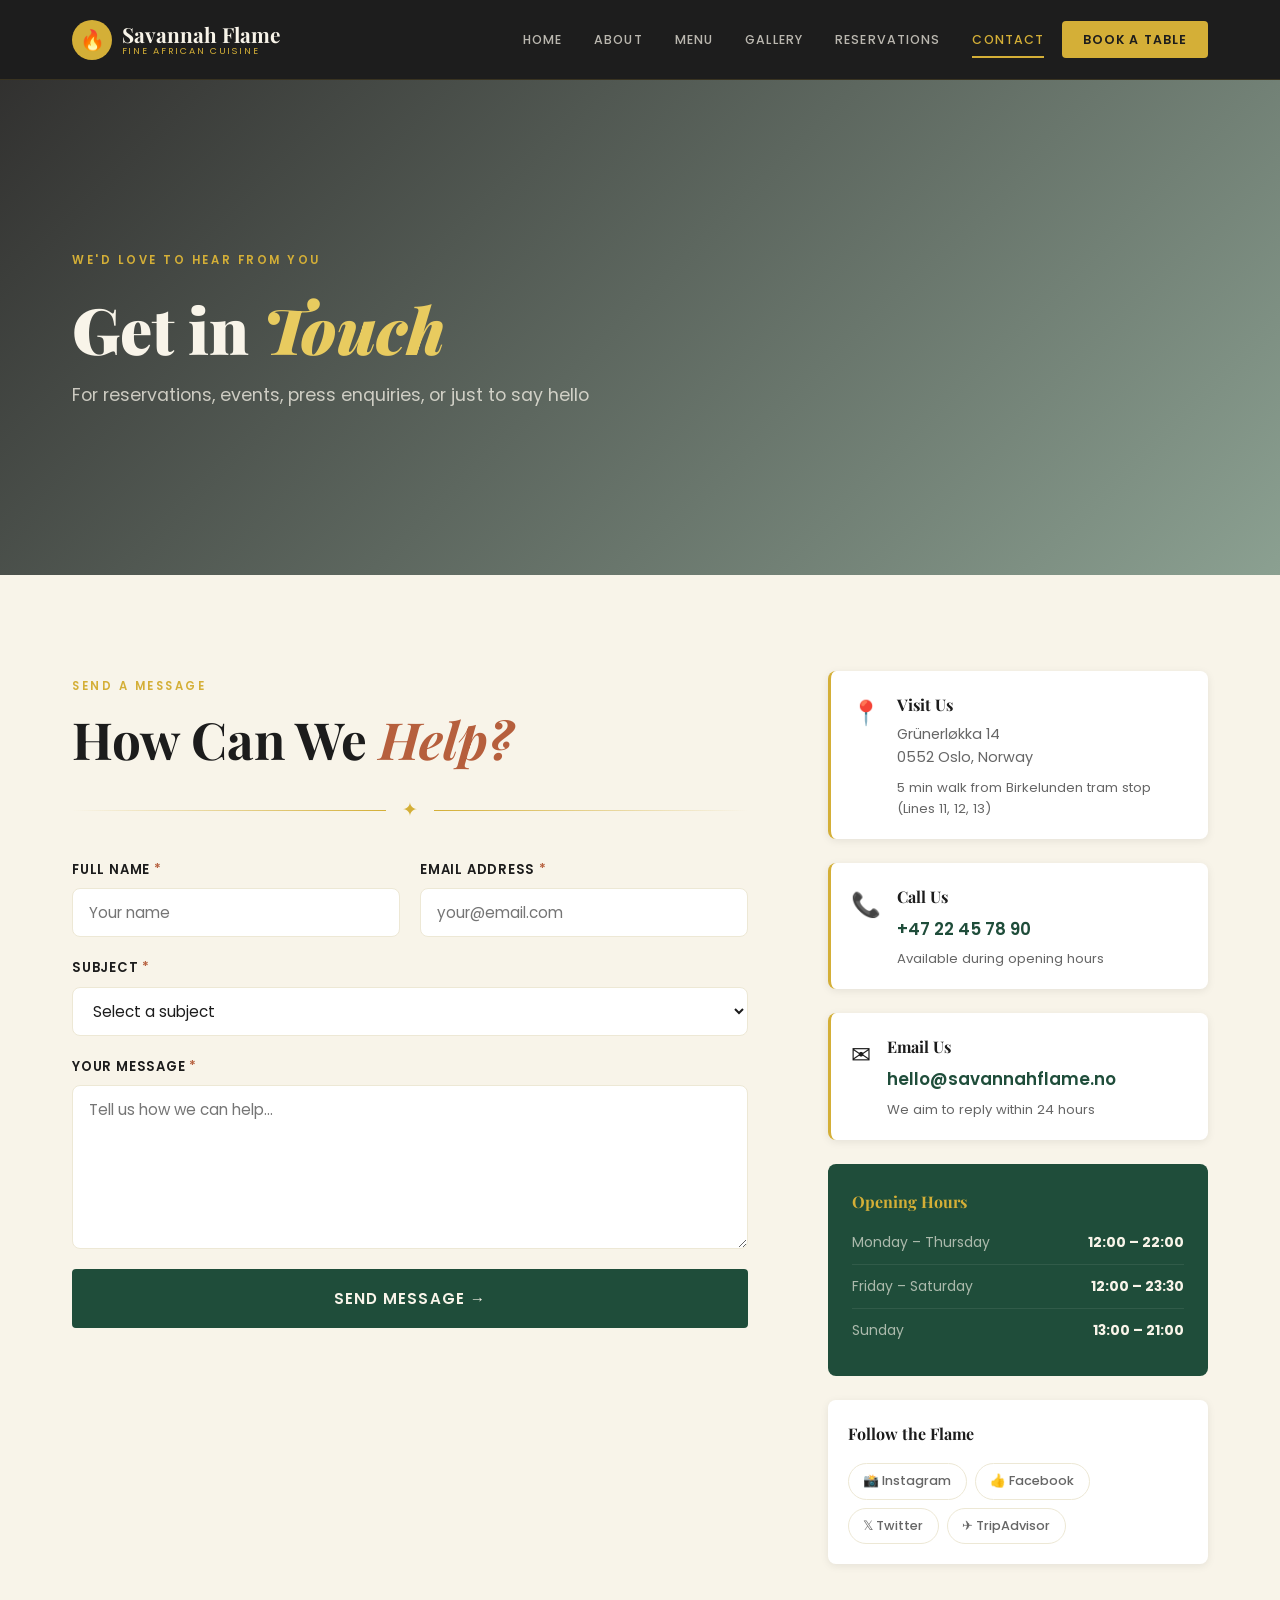
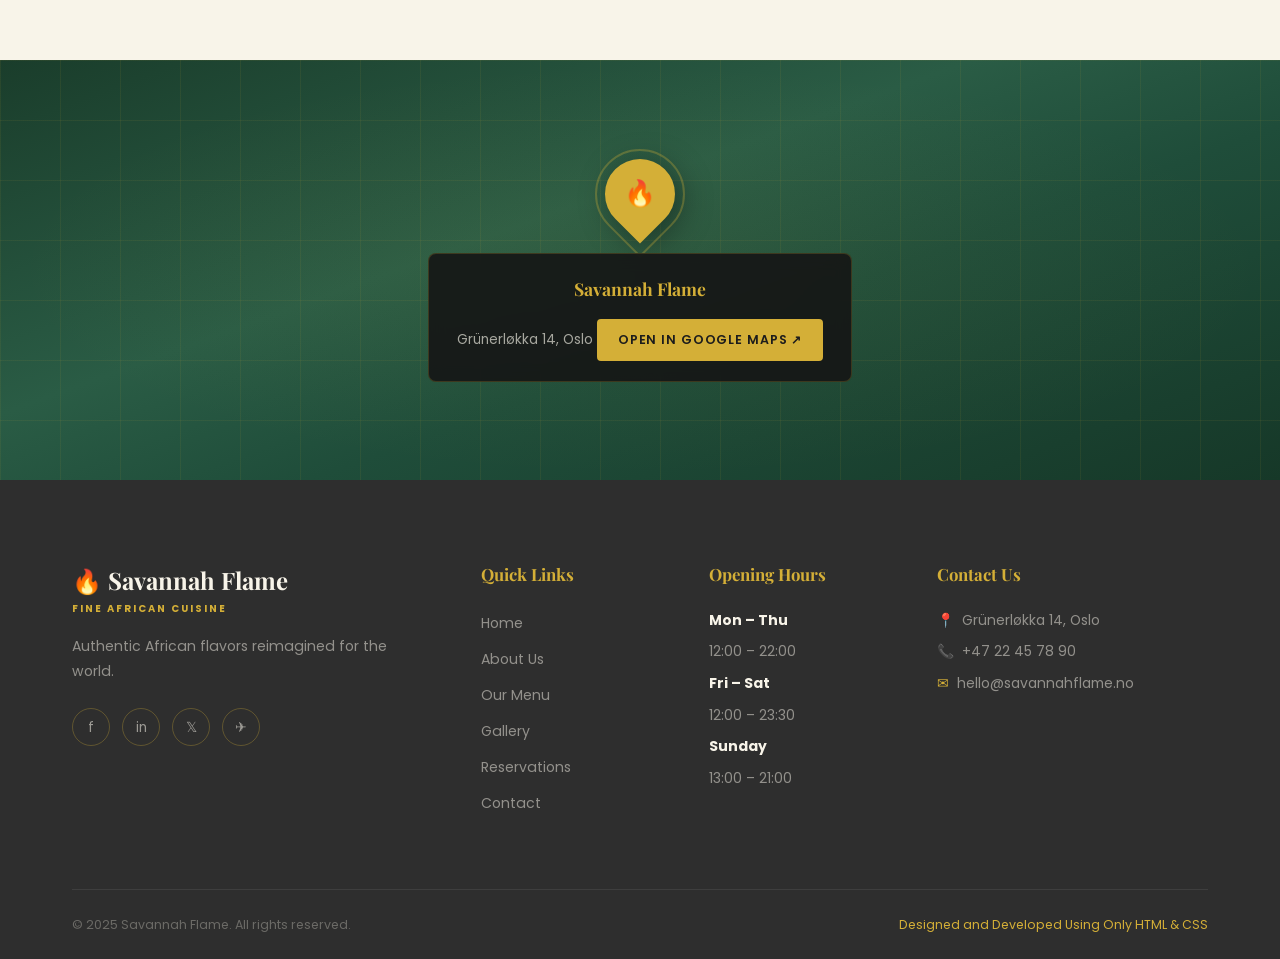
==== contact.html @ a4caf6be "Add menu and reservations pages with structured layouts and responsive design" ====
<!DOCTYPE html>
<html lang="en">
<head>
  <meta charset="UTF-8" />
  <meta name="viewport" content="width=device-width, initial-scale=1.0" />
  <title>Contact — Savannah Flame</title>
  <meta name="description" content="Get in touch with Savannah Flame. Find us in Grünerløkka, Oslo." />
  <link rel="stylesheet" href="css/main.css" />
  <link rel="stylesheet" href="css/contact.css" />
</head>
<body>
<input type="checkbox" id="nav-toggle" aria-hidden="true" />
<nav class="nav-wrapper" role="navigation" aria-label="Main navigation">
  <div class="nav-inner">
    <a href="index.html" class="nav-logo"><div class="logo-icon">🔥</div><div class="logo-text-wrap">Savannah Flame<small>Fine African Cuisine</small></div></a>
    <label class="nav-hamburger" for="nav-toggle" aria-label="Toggle menu"><span></span><span></span><span></span></label>
    <ul class="nav-links">
      <li><a href="index.html">Home</a></li>
      <li><a href="about.html">About</a></li>
      <li><a href="menu.html">Menu</a></li>
      <li><a href="gallery.html">Gallery</a></li>
      <li><a href="reservations.html">Reservations</a></li>
      <li><a href="contact.html" class="active">Contact</a></li>
      <li><a href="reservations.html" class="nav-cta">Book a Table</a></li>
    </ul>
  </div>
</nav>

<main>

  <section class="page-hero contact-hero">
    <div class="page-hero-overlay"></div>
    <div class="container page-hero-content">
      <p class="section-label">We'd Love to Hear From You</p>
      <h1 class="page-hero-title">Get in <em>Touch</em></h1>
      <p class="page-hero-sub">For reservations, events, press enquiries, or just to say hello</p>
    </div>
  </section>

  <!-- CONTACT GRID -->
  <section class="contact-section section-pad">
    <div class="container">
      <div class="contact-grid">

        <!-- CONTACT FORM -->
        <div class="contact-form-wrap">
          <p class="section-label">Send a Message</p>
          <h2 class="section-title">How Can We <span>Help?</span></h2>
          <div class="ornament"><span>✦</span></div>
          <form class="contact-form" action="#" method="post" novalidate aria-label="Contact form">
            <div class="form-row">
              <div class="form-group">
                <label for="c-name">Full Name <span class="required">*</span></label>
                <input type="text" id="c-name" name="name" placeholder="Your name" required autocomplete="name" />
              </div>
              <div class="form-group">
                <label for="c-email">Email Address <span class="required">*</span></label>
                <input type="email" id="c-email" name="email" placeholder="your@email.com" required autocomplete="email" />
              </div>
            </div>
            <div class="form-group">
              <label for="c-subject">Subject <span class="required">*</span></label>
              <select id="c-subject" name="subject" required>
                <option value="" disabled selected>Select a subject</option>
                <option>General Enquiry</option>
                <option>Private Dining &amp; Events</option>
                <option>Press &amp; Media</option>
                <option>Partnerships</option>
                <option>Feedback</option>
                <option>Careers</option>
                <option>Other</option>
              </select>
            </div>
            <div class="form-group">
              <label for="c-message">Your Message <span class="required">*</span></label>
              <textarea id="c-message" name="message" rows="6" placeholder="Tell us how we can help..." required></textarea>
            </div>
            <button type="submit" class="btn btn-forest contact-submit">Send Message →</button>
          </form>
        </div>

        <!-- CONTACT INFO -->
        <div class="contact-info">
          <div class="contact-info-block">
            <div class="ci-icon" aria-hidden="true">📍</div>
            <div>
              <h3>Visit Us</h3>
              <p>Grünerløkka 14<br/>0552 Oslo, Norway</p>
              <p style="margin-top:0.5rem;font-size:0.82rem;color:var(--mid-gray);">5 min walk from Birkelunden tram stop<br/>(Lines 11, 12, 13)</p>
            </div>
          </div>
          <div class="contact-info-block">
            <div class="ci-icon" aria-hidden="true">📞</div>
            <div>
              <h3>Call Us</h3>
              <a href="tel:+4722457890" class="ci-link">+47 22 45 78 90</a>
              <p style="font-size:0.82rem;color:var(--mid-gray);margin-top:0.3rem;">Available during opening hours</p>
            </div>
          </div>
          <div class="contact-info-block">
            <div class="ci-icon" aria-hidden="true">✉</div>
            <div>
              <h3>Email Us</h3>
              <a href="mailto:hello@savannahflame.no" class="ci-link">hello@savannahflame.no</a>
              <p style="font-size:0.82rem;color:var(--mid-gray);margin-top:0.3rem;">We aim to reply within 24 hours</p>
            </div>
          </div>
          <div class="contact-hours">
            <h3>Opening Hours</h3>
            <div class="ch-row"><span>Monday – Thursday</span><strong>12:00 – 22:00</strong></div>
            <div class="ch-row"><span>Friday – Saturday</span><strong>12:00 – 23:30</strong></div>
            <div class="ch-row"><span>Sunday</span><strong>13:00 – 21:00</strong></div>
          </div>
          <div class="contact-social">
            <h3>Follow the Flame</h3>
            <div class="social-links">
              <a href="#" class="social-pill" aria-label="Instagram">📸 Instagram</a>
              <a href="#" class="social-pill" aria-label="Facebook">👍 Facebook</a>
              <a href="#" class="social-pill" aria-label="Twitter/X">𝕏 Twitter</a>
              <a href="#" class="social-pill" aria-label="TripAdvisor">✈ TripAdvisor</a>
            </div>
          </div>
        </div>

      </div>
    </div>
  </section>

  <!-- MAP PLACEHOLDER -->
  <section class="map-section" aria-label="Restaurant location">
    <div class="map-placeholder">
      <div class="map-inner">
        <!-- Decorative African pattern map backdrop -->
        <div class="map-bg" aria-hidden="true"></div>
        <div class="map-pin-wrap">
          <div class="map-pin" aria-hidden="true">
            <span>🔥</span>
            <div class="map-pin-ring"></div>
          </div>
          <div class="map-label">
            <strong>Savannah Flame</strong>
            <span>Grünerløkka 14, Oslo</span>
            <a href="https://maps.google.com/?q=Grünerløkka,Oslo" target="_blank" rel="noopener" class="btn btn-gold" style="margin-top:0.75rem;padding:0.5rem 1.2rem;font-size:0.78rem;">Open in Google Maps ↗</a>
          </div>
        </div>
      </div>
    </div>
  </section>

</main>

<footer class="site-footer" role="contentinfo">
  <div class="container">
    <div class="footer-grid">
      <div class="footer-brand"><div class="footer-logo-name">🔥 Savannah Flame<small>Fine African Cuisine</small></div><p>Authentic African flavors reimagined for the world.</p><nav class="footer-social" aria-label="Social media"><a href="#" aria-label="Facebook">f</a><a href="#" aria-label="Instagram">in</a><a href="#" aria-label="Twitter">𝕏</a><a href="#" aria-label="TripAdvisor">✈</a></nav></div>
      <div class="footer-col"><h4>Quick Links</h4><ul class="footer-links"><li><a href="index.html">Home</a></li><li><a href="about.html">About Us</a></li><li><a href="menu.html">Our Menu</a></li><li><a href="gallery.html">Gallery</a></li><li><a href="reservations.html">Reservations</a></li><li><a href="contact.html">Contact</a></li></ul></div>
      <div class="footer-col"><h4>Opening Hours</h4><div class="footer-info"><p><strong>Mon – Thu</strong></p><p>12:00 – 22:00</p><p><strong>Fri – Sat</strong></p><p>12:00 – 23:30</p><p><strong>Sunday</strong></p><p>13:00 – 21:00</p></div></div>
      <div class="footer-col"><h4>Contact Us</h4><div class="footer-info"><p><span class="fi-icon">📍</span>Grünerløkka 14, Oslo</p><p><span class="fi-icon">📞</span>+47 22 45 78 90</p><p><span class="fi-icon">✉</span>hello@savannahflame.no</p></div></div>
    </div>
    <div class="footer-bottom"><p>&copy; 2025 Savannah Flame. All rights reserved.</p><p class="craft">Designed and Developed Using Only HTML &amp; CSS</p></div>
  </div>
</footer>
</body>
</html>
---- css/main.css ----
/* ============================================================
   SAVANNAH FLAME — Main Stylesheet
   Authentic African Flavors Reimagined for the World
   Pure HTML5 + CSS3 | No JavaScript
   ============================================================ */

@import url('https://fonts.googleapis.com/css2?family=Playfair+Display:ital,wght@0,400;0,600;0,700;0,900;1,400;1,700&family=Poppins:wght@300;400;500;600&display=swap');

/* ─── CSS Custom Properties ─────────────────────────────────── */
:root {
  --forest:     #1f4d3a;
  --forest-dk:  #163828;
  --forest-lt:  #2a6650;
  --gold:       #d4af37;
  --gold-lt:    #e8cb5f;
  --gold-dk:    #a88b26;
  --ivory:      #f8f4e9;
  --ivory-dk:   #ede8d5;
  --terracotta: #b65f3d;
  --terra-dk:   #8f4a2e;
  --dark:       #1c1c1c;
  --dark-mid:   #2e2e2e;
  --mid-gray:   #666;
  --light-gray: #f0ebe0;

  --font-heading: 'Playfair Display', Georgia, serif;
  --font-body:    'Poppins', sans-serif;

  --radius-sm: 4px;
  --radius-md: 8px;
  --radius-lg: 16px;

  --shadow-sm: 0 2px 8px rgba(0,0,0,0.08);
  --shadow-md: 0 6px 24px rgba(0,0,0,0.12);
  --shadow-lg: 0 16px 48px rgba(0,0,0,0.18);
  --shadow-xl: 0 24px 80px rgba(0,0,0,0.25);

  --transition: 0.35s cubic-bezier(0.4, 0, 0.2, 1);
  --nav-h: 80px;
}

/* ─── Reset ──────────────────────────────────────────────────── */
*, *::before, *::after { box-sizing: border-box; margin: 0; padding: 0; }
html { scroll-behavior: smooth; }
body {
  font-family: var(--font-body);
  color: var(--dark);
  background: var(--ivory);
  line-height: 1.7;
  overflow-x: hidden;
}
img { max-width: 100%; display: block; }
a { text-decoration: none; color: inherit; }
ul { list-style: none; }

/* ─── Typography Utilities ───────────────────────────────────── */
.section-label {
  display: inline-block;
  font-family: var(--font-body);
  font-size: 0.72rem;
  font-weight: 600;
  letter-spacing: 0.22em;
  text-transform: uppercase;
  color: var(--gold);
  margin-bottom: 0.75rem;
}
.section-title {
  font-family: var(--font-heading);
  font-size: clamp(2rem, 4vw, 3.2rem);
  font-weight: 700;
  color: var(--dark);
  line-height: 1.2;
}
.section-title span { color: var(--terracotta); font-style: italic; }
.section-subtitle {
  font-size: 1.05rem;
  color: var(--mid-gray);
  max-width: 600px;
  margin-top: 1rem;
}
.text-center { text-align: center; }
.text-center .section-subtitle { margin: 1rem auto 0; }

/* ─── Layout ─────────────────────────────────────────────────── */
.container { width: 100%; max-width: 1200px; margin: 0 auto; padding: 0 2rem; }
.section-pad { padding: 6rem 0; }

/* ─── Buttons ────────────────────────────────────────────────── */
.btn {
  display: inline-block;
  padding: 0.85rem 2.2rem;
  border-radius: var(--radius-sm);
  font-family: var(--font-body);
  font-size: 0.88rem;
  font-weight: 600;
  letter-spacing: 0.07em;
  text-transform: uppercase;
  cursor: pointer;
  transition: all var(--transition);
}
.btn-gold {
  background: var(--gold);
  color: var(--dark);
  border: 2px solid var(--gold);
}
.btn-gold:hover {
  background: var(--gold-lt);
  border-color: var(--gold-lt);
  transform: translateY(-2px);
  box-shadow: 0 8px 24px rgba(212,175,55,0.35);
}
.btn-outline {
  background: transparent;
  color: var(--ivory);
  border: 2px solid rgba(248,244,233,0.55);
}
.btn-outline:hover {
  background: rgba(248,244,233,0.1);
  border-color: var(--ivory);
  transform: translateY(-2px);
}
.btn-forest {
  background: var(--forest);
  color: var(--ivory);
  border: 2px solid var(--forest);
}
.btn-forest:hover {
  background: var(--forest-lt);
  border-color: var(--forest-lt);
  transform: translateY(-2px);
  box-shadow: 0 8px 24px rgba(31,77,58,0.4);
}

/* ─── Ornament divider ───────────────────────────────────────── */
.ornament {
  display: flex;
  align-items: center;
  gap: 1rem;
  margin: 1.5rem 0;
}
.ornament::before, .ornament::after {
  content: '';
  flex: 1;
  height: 1px;
}
.ornament::before { background: linear-gradient(to right, transparent, var(--gold)); }
.ornament::after  { background: linear-gradient(to left, transparent, var(--gold)); }
.ornament span { font-size: 1.2rem; color: var(--gold); }

/* ════════════════════════════════════════════════════════════
   NAVIGATION
════════════════════════════════════════════════════════════ */
#nav-toggle { display: none; }

.nav-wrapper {
  position: fixed;
  top: 0; left: 0; right: 0;
  z-index: 1000;
  height: var(--nav-h);
  background: rgba(22,22,22,0.97);
  backdrop-filter: blur(14px);
  -webkit-backdrop-filter: blur(14px);
  border-bottom: 1px solid rgba(212,175,55,0.15);
}

.nav-inner {
  max-width: 1200px;
  margin: 0 auto;
  padding: 0 2rem;
  height: 100%;
  display: flex;
  align-items: center;
  justify-content: space-between;
}

.nav-logo { display: flex; align-items: center; gap: 0.6rem; }
.logo-icon {
  width: 40px; height: 40px;
  background: var(--gold);
  border-radius: 50%;
  display: flex; align-items: center; justify-content: center;
  font-size: 1.25rem;
  flex-shrink: 0;
}
.logo-text-wrap {
  font-family: var(--font-heading);
  font-size: 1.3rem;
  font-weight: 700;
  color: var(--ivory);
  line-height: 1.1;
}
.logo-text-wrap small {
  display: block;
  font-family: var(--font-body);
  font-size: 0.58rem;
  font-weight: 400;
  letter-spacing: 0.2em;
  text-transform: uppercase;
  color: var(--gold);
}

.nav-links {
  display: flex;
  align-items: center;
  gap: 0.2rem;
}
.nav-links a {
  display: block;
  padding: 0.5rem 0.9rem;
  font-size: 0.78rem;
  font-weight: 500;
  letter-spacing: 0.09em;
  text-transform: uppercase;
  color: rgba(248,244,233,0.72);
  transition: color var(--transition);
  position: relative;
}
.nav-links a::after {
  content: '';
  position: absolute;
  bottom: 0; left: 50%; right: 50%;
  height: 2px;
  background: var(--gold);
  transition: left var(--transition), right var(--transition);
}
.nav-links a:hover, .nav-links a.active {
  color: var(--gold);
}
.nav-links a:hover::after, .nav-links a.active::after {
  left: 0.9rem; right: 0.9rem;
}
.nav-cta {
  background: var(--gold) !important;
  color: var(--dark) !important;
  border-radius: var(--radius-sm) !important;
  font-weight: 600 !important;
  padding: 0.52rem 1.3rem !important;
}
.nav-cta::after { display: none !important; }
.nav-cta:hover {
  background: var(--gold-lt) !important;
  color: var(--dark) !important;
  transform: translateY(-1px);
  box-shadow: 0 4px 16px rgba(212,175,55,0.4);
}

.nav-hamburger {
  display: none;
  flex-direction: column;
  gap: 5px;
  cursor: pointer;
  padding: 8px;
  label { cursor: pointer; }
}
.nav-hamburger span {
  display: block;
  width: 24px;
  height: 2px;
  background: var(--ivory);
  transition: all var(--transition);
  transform-origin: center;
}

@media (max-width: 900px) {
  .nav-hamburger { display: flex; }

  .nav-links {
    position: fixed;
    top: var(--nav-h); left: 0; right: 0;
    background: rgba(18,18,18,0.98);
    flex-direction: column;
    align-items: stretch;
    padding: 1.5rem 2rem 2rem;
    gap: 0;
    transform: translateY(-110%);
    transition: transform var(--transition);
    border-bottom: 2px solid var(--gold);
  }
  #nav-toggle:checked ~ .nav-wrapper .nav-links {
    transform: translateY(0);
  }
  #nav-toggle:checked ~ .nav-wrapper .nav-hamburger span:nth-child(1) {
    transform: translateY(7px) rotate(45deg);
  }
  #nav-toggle:checked ~ .nav-wrapper .nav-hamburger span:nth-child(2) {
    opacity: 0; transform: scaleX(0);
  }
  #nav-toggle:checked ~ .nav-wrapper .nav-hamburger span:nth-child(3) {
    transform: translateY(-7px) rotate(-45deg);
  }
  .nav-links a {
    padding: 0.9rem 0;
    font-size: 0.95rem;
    border-bottom: 1px solid rgba(255,255,255,0.06);
    color: var(--ivory);
  }
  .nav-cta {
    margin-top: 1rem;
    text-align: center;
    border-radius: var(--radius-sm) !important;
    border-bottom: none !important;
  }
}

/* ════════════════════════════════════════════════════════════
   FOOTER
════════════════════════════════════════════════════════════ */
.site-footer {
  background: var(--dark-mid);
  color: var(--ivory);
  padding: 5rem 0 0;
}
.footer-grid {
  display: grid;
  grid-template-columns: 2fr 1fr 1fr 1.5fr;
  gap: 3rem;
  padding-bottom: 4rem;
  border-bottom: 1px solid rgba(255,255,255,0.08);
}
.footer-logo-name {
  font-family: var(--font-heading);
  font-size: 1.5rem;
  font-weight: 700;
  color: var(--ivory);
}
.footer-logo-name small {
  display: block;
  font-family: var(--font-body);
  font-size: 0.62rem;
  letter-spacing: 0.2em;
  text-transform: uppercase;
  color: var(--gold);
}
.footer-brand p {
  margin-top: 1rem;
  font-size: 0.88rem;
  color: rgba(248,244,233,0.5);
  line-height: 1.8;
}
.footer-social {
  display: flex;
  gap: 0.75rem;
  margin-top: 1.5rem;
}
.footer-social a {
  width: 38px; height: 38px;
  border-radius: 50%;
  border: 1px solid rgba(212,175,55,0.3);
  display: flex; align-items: center; justify-content: center;
  font-size: 0.85rem;
  color: rgba(248,244,233,0.55);
  transition: all var(--transition);
}
.footer-social a:hover { background: var(--gold); color: var(--dark); border-color: var(--gold); }
.footer-col h4 {
  font-family: var(--font-heading);
  font-size: 1.05rem;
  color: var(--gold);
  margin-bottom: 1.25rem;
}
.footer-links li { margin-bottom: 0.55rem; }
.footer-links a {
  font-size: 0.88rem;
  color: rgba(248,244,233,0.5);
  transition: color var(--transition);
}
.footer-links a:hover { color: var(--gold); }
.footer-info p {
  font-size: 0.87rem;
  color: rgba(248,244,233,0.5);
  margin-bottom: 0.5rem;
  display: flex;
  gap: 0.5rem;
}
.footer-info strong { color: var(--ivory); }
.fi-icon { color: var(--gold); flex-shrink: 0; }
.footer-bottom {
  padding: 1.5rem 0;
  display: flex;
  justify-content: space-between;
  align-items: center;
  flex-wrap: wrap;
  gap: 0.75rem;
}
.footer-bottom p { font-size: 0.78rem; color: rgba(248,244,233,0.3); }
.footer-bottom .craft { color: var(--gold); }

@media (max-width: 900px) { .footer-grid { grid-template-columns: 1fr 1fr; } }
@media (max-width: 600px) { .footer-grid { grid-template-columns: 1fr; gap: 2rem; } .footer-bottom { flex-direction: column; text-align: center; } }

/* ─── Page offset for fixed nav ─────────────────────────────── */
main { padding-top: var(--nav-h); }

/* ─── Global Animations ──────────────────────────────────────── */
@keyframes fadeUp {
  from { opacity: 0; transform: translateY(30px); }
  to   { opacity: 1; transform: translateY(0); }
}
@keyframes fadeIn {
  from { opacity: 0; }
  to   { opacity: 1; }
}
@keyframes kenBurns1 {
  0%   { transform: scale(1)    translateX(0)    translateY(0); }
  100% { transform: scale(1.12) translateX(-2%)  translateY(-1%); }
}
@keyframes kenBurns2 {
  0%   { transform: scale(1.08) translateX(-1%)  translateY(-1%); }
  100% { transform: scale(1)    translateX(2%)   translateY(1%); }
}
@keyframes kenBurns3 {
  0%   { transform: scale(1)    translateX(1%)   translateY(0); }
  100% { transform: scale(1.1)  translateX(-1%)  translateY(-2%); }
}
@keyframes slideShow {
  0%, 28%  { opacity: 1; }
  33%, 95% { opacity: 0; }
  100%     { opacity: 1; }
}
@keyframes pulse-ring {
  0%   { transform: scale(1);   opacity: 0.6; }
  100% { transform: scale(1.6); opacity: 0; }
}
---- css/contact.css ----
/* Contact Page */
.contact-hero { background: url('https://images.unsplash.com/photo-1529543544282-ea669407fca3?w=1400&q=80&auto=format&fit=crop') center/cover no-repeat; }
.page-hero { height: 55vh; min-height: 400px; position: relative; display: flex; align-items: center; overflow: hidden; }
.page-hero-overlay { position: absolute; inset: 0; background: linear-gradient(135deg, rgba(22,22,22,0.88), rgba(31,77,58,0.5)); }
.page-hero-content { position: relative; z-index: 1; animation: fadeUp 1s ease both 0.2s; }
.page-hero-title { font-family: var(--font-heading); font-size: clamp(2.5rem,5vw,4.5rem); font-weight: 900; color: var(--ivory); line-height: 1.1; margin: 0.75rem 0 1rem; }
.page-hero-title em { color: var(--gold-lt); font-style: italic; }
.page-hero-sub { color: rgba(248,244,233,0.75); font-size: 1.1rem; }

.contact-section { background: var(--ivory); }
.contact-grid { display: grid; grid-template-columns: 1fr 380px; gap: 5rem; align-items: start; }

/* Form */
.contact-form { display: flex; flex-direction: column; gap: 1.25rem; margin-top: 2rem; }
.form-row { display: grid; grid-template-columns: 1fr 1fr; gap: 1.25rem; }
.form-group { display: flex; flex-direction: column; gap: 0.45rem; }
.form-group label { font-size: 0.82rem; font-weight: 600; letter-spacing: 0.06em; text-transform: uppercase; color: var(--dark); }
.required { color: var(--terracotta); }
.form-group input,
.form-group select,
.form-group textarea {
  padding: 0.75rem 1rem;
  border: 1.5px solid var(--ivory-dk);
  border-radius: var(--radius-md);
  font-family: var(--font-body); font-size: 0.95rem;
  color: var(--dark); background: #fff; outline: none;
  transition: border-color var(--transition), box-shadow var(--transition); width: 100%;
}
.form-group input:focus, .form-group select:focus, .form-group textarea:focus {
  border-color: var(--gold); box-shadow: 0 0 0 3px rgba(212,175,55,0.15);
}
.form-group textarea { resize: vertical; min-height: 140px; }
.contact-submit { padding: 1rem 2.5rem; font-size: 0.95rem; }

/* Info sidebar */
.contact-info { display: flex; flex-direction: column; gap: 1.5rem; position: sticky; top: calc(var(--nav-h) + 2rem); }
.contact-info-block {
  display: flex; align-items: flex-start; gap: 1rem;
  padding: 1.25rem; background: #fff;
  border-radius: var(--radius-md); box-shadow: var(--shadow-sm);
  border-left: 3px solid var(--gold);
}
.ci-icon { font-size: 1.5rem; flex-shrink: 0; margin-top: 2px; }
.contact-info-block h3 { font-family: var(--font-heading); font-size: 1rem; font-weight: 700; color: var(--dark); margin-bottom: 0.3rem; }
.contact-info-block p { font-size: 0.9rem; color: var(--mid-gray); line-height: 1.6; }
.ci-link { font-size: 1.05rem; font-weight: 600; color: var(--forest); transition: color var(--transition); }
.ci-link:hover { color: var(--terracotta); }

.contact-hours { background: var(--forest); border-radius: var(--radius-md); padding: 1.5rem; }
.contact-hours h3 { font-family: var(--font-heading); font-size: 1rem; font-weight: 700; color: var(--gold); margin-bottom: 1rem; }
.ch-row { display: flex; justify-content: space-between; font-size: 0.87rem; color: rgba(248,244,233,0.65); padding-bottom: 0.6rem; border-bottom: 1px solid rgba(255,255,255,0.08); margin-bottom: 0.6rem; }
.ch-row:last-child { border-bottom: none; margin-bottom: 0; }
.ch-row strong { color: var(--ivory); }

.contact-social { padding: 1.25rem; background: #fff; border-radius: var(--radius-md); box-shadow: var(--shadow-sm); }
.contact-social h3 { font-family: var(--font-heading); font-size: 1rem; font-weight: 700; color: var(--dark); margin-bottom: 1rem; }
.social-links { display: flex; flex-wrap: wrap; gap: 0.5rem; }
.social-pill {
  padding: 0.4rem 0.9rem; border-radius: 2rem;
  border: 1px solid var(--ivory-dk);
  font-size: 0.8rem; font-weight: 500; color: var(--mid-gray);
  transition: all var(--transition);
}
.social-pill:hover { background: var(--forest); color: var(--gold); border-color: var(--forest); }

/* Map placeholder */
.map-section { height: 420px; position: relative; overflow: hidden; }
.map-placeholder { width: 100%; height: 100%; }
.map-inner { width: 100%; height: 100%; position: relative; display: flex; align-items: center; justify-content: center; }
.map-bg {
  position: absolute; inset: 0;
  background:
    linear-gradient(160deg, #1a3d2b 0%, #2a5c45 40%, #1f4d3a 60%, #163828 100%);
}
/* Decorative grid lines on the map */
.map-bg::before {
  content: '';
  position: absolute; inset: 0;
  background-image:
    linear-gradient(rgba(212,175,55,0.08) 1px, transparent 1px),
    linear-gradient(90deg, rgba(212,175,55,0.08) 1px, transparent 1px);
  background-size: 60px 60px;
}
.map-bg::after {
  content: '';
  position: absolute; inset: 0;
  background: radial-gradient(ellipse at center, rgba(212,175,55,0.06) 0%, transparent 70%);
}
.map-pin-wrap {
  position: relative; z-index: 2;
  display: flex; flex-direction: column; align-items: center; gap: 1.5rem;
}
.map-pin {
  position: relative;
  width: 70px; height: 70px;
  background: var(--gold); border-radius: 50% 50% 50% 0;
  transform: rotate(-45deg);
  display: flex; align-items: center; justify-content: center;
  box-shadow: 0 8px 32px rgba(0,0,0,0.4);
  animation: pinBounce 2s ease-in-out infinite;
}
.map-pin span { transform: rotate(45deg); font-size: 1.6rem; }
.map-pin-ring {
  position: absolute; inset: -10px;
  border-radius: 50% 50% 50% 0;
  border: 2px solid rgba(212,175,55,0.3);
  animation: ringPulse 2s ease-out infinite;
}
@keyframes pinBounce {
  0%,100% { transform: rotate(-45deg) translateY(0); }
  50%      { transform: rotate(-45deg) translateY(-6px); }
}
@keyframes ringPulse {
  0%   { transform: scale(1); opacity: 0.6; }
  100% { transform: scale(2); opacity: 0; }
}
.map-label {
  background: rgba(22,22,22,0.9); color: var(--ivory);
  padding: 1.25rem 1.75rem; border-radius: var(--radius-md);
  text-align: center; backdrop-filter: blur(8px);
  border: 1px solid rgba(212,175,55,0.2);
}
.map-label strong { display: block; font-family: var(--font-heading); font-size: 1.1rem; color: var(--gold); margin-bottom: 0.25rem; }
.map-label span { font-size: 0.85rem; color: rgba(248,244,233,0.65); }

@media (max-width: 1000px) {
  .contact-grid { grid-template-columns: 1fr; gap: 3rem; }
  .contact-info { position: static; }
  .form-row { grid-template-columns: 1fr; }
}
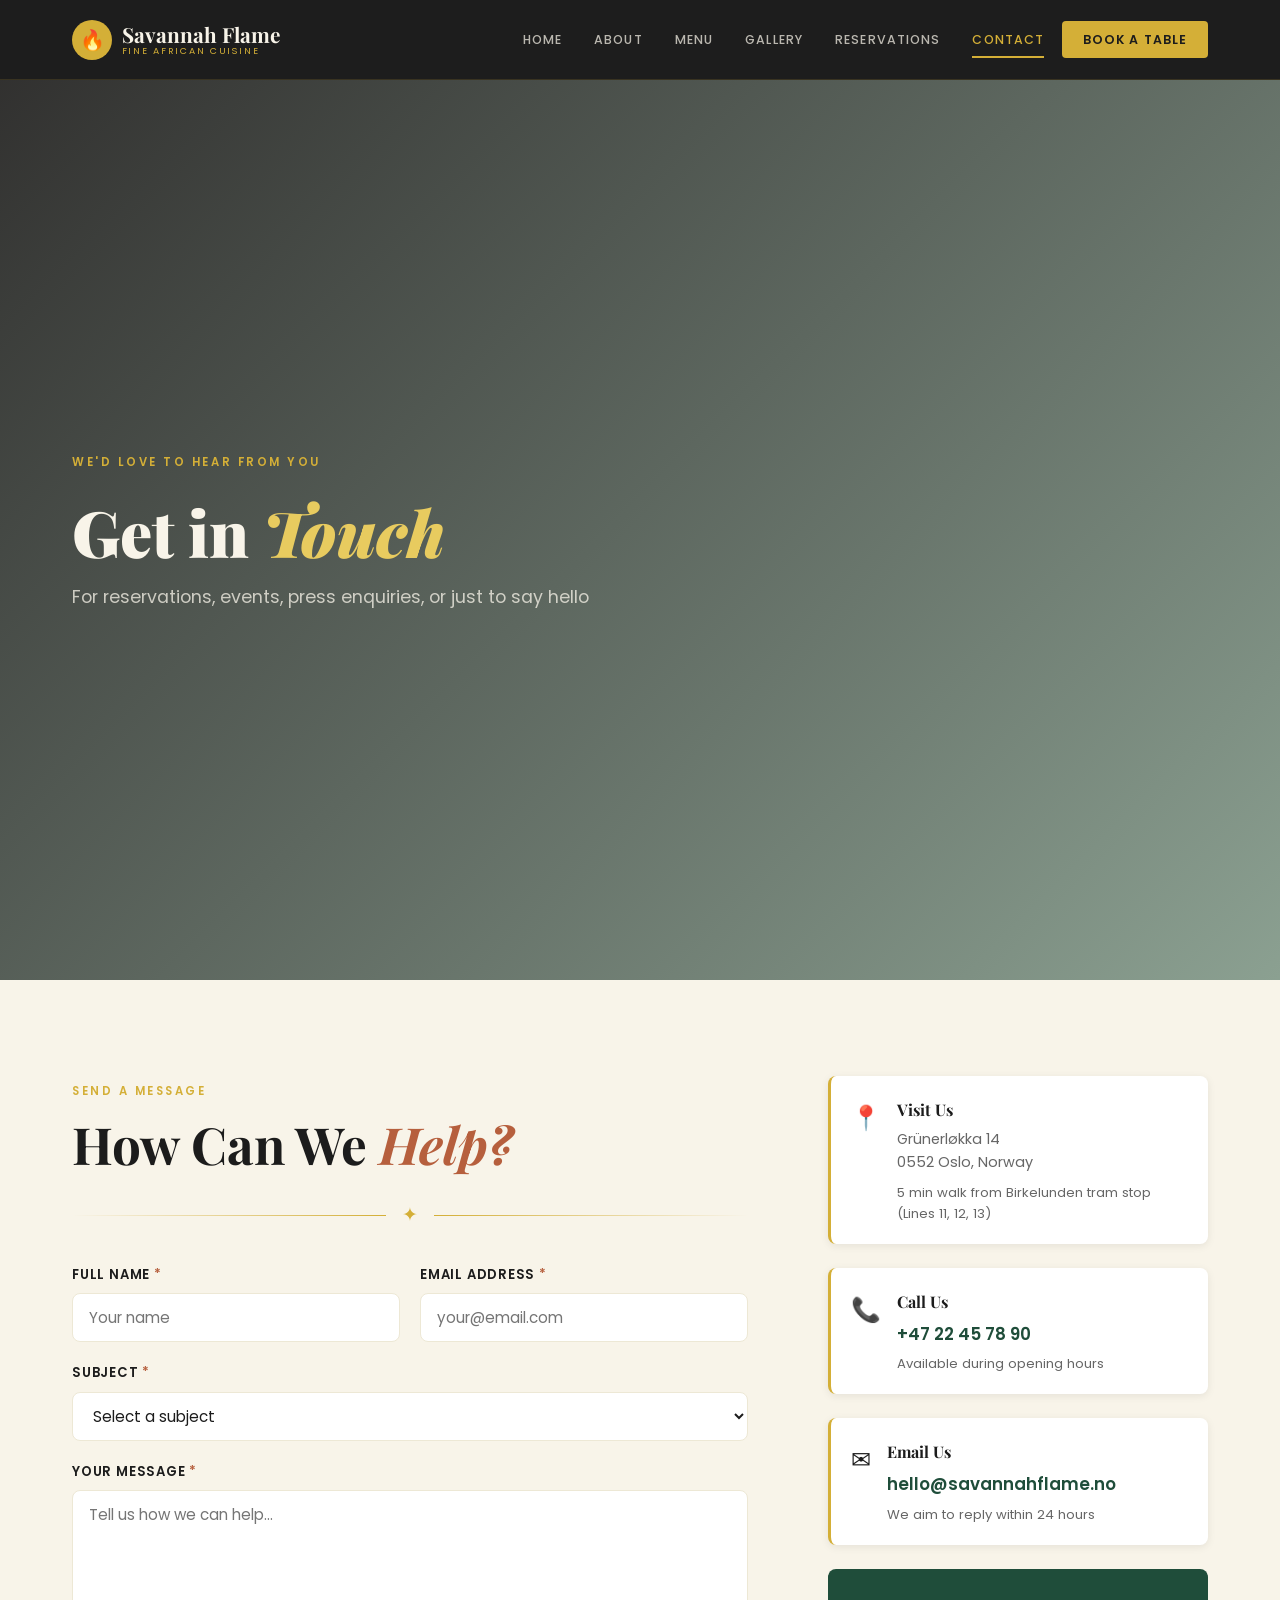
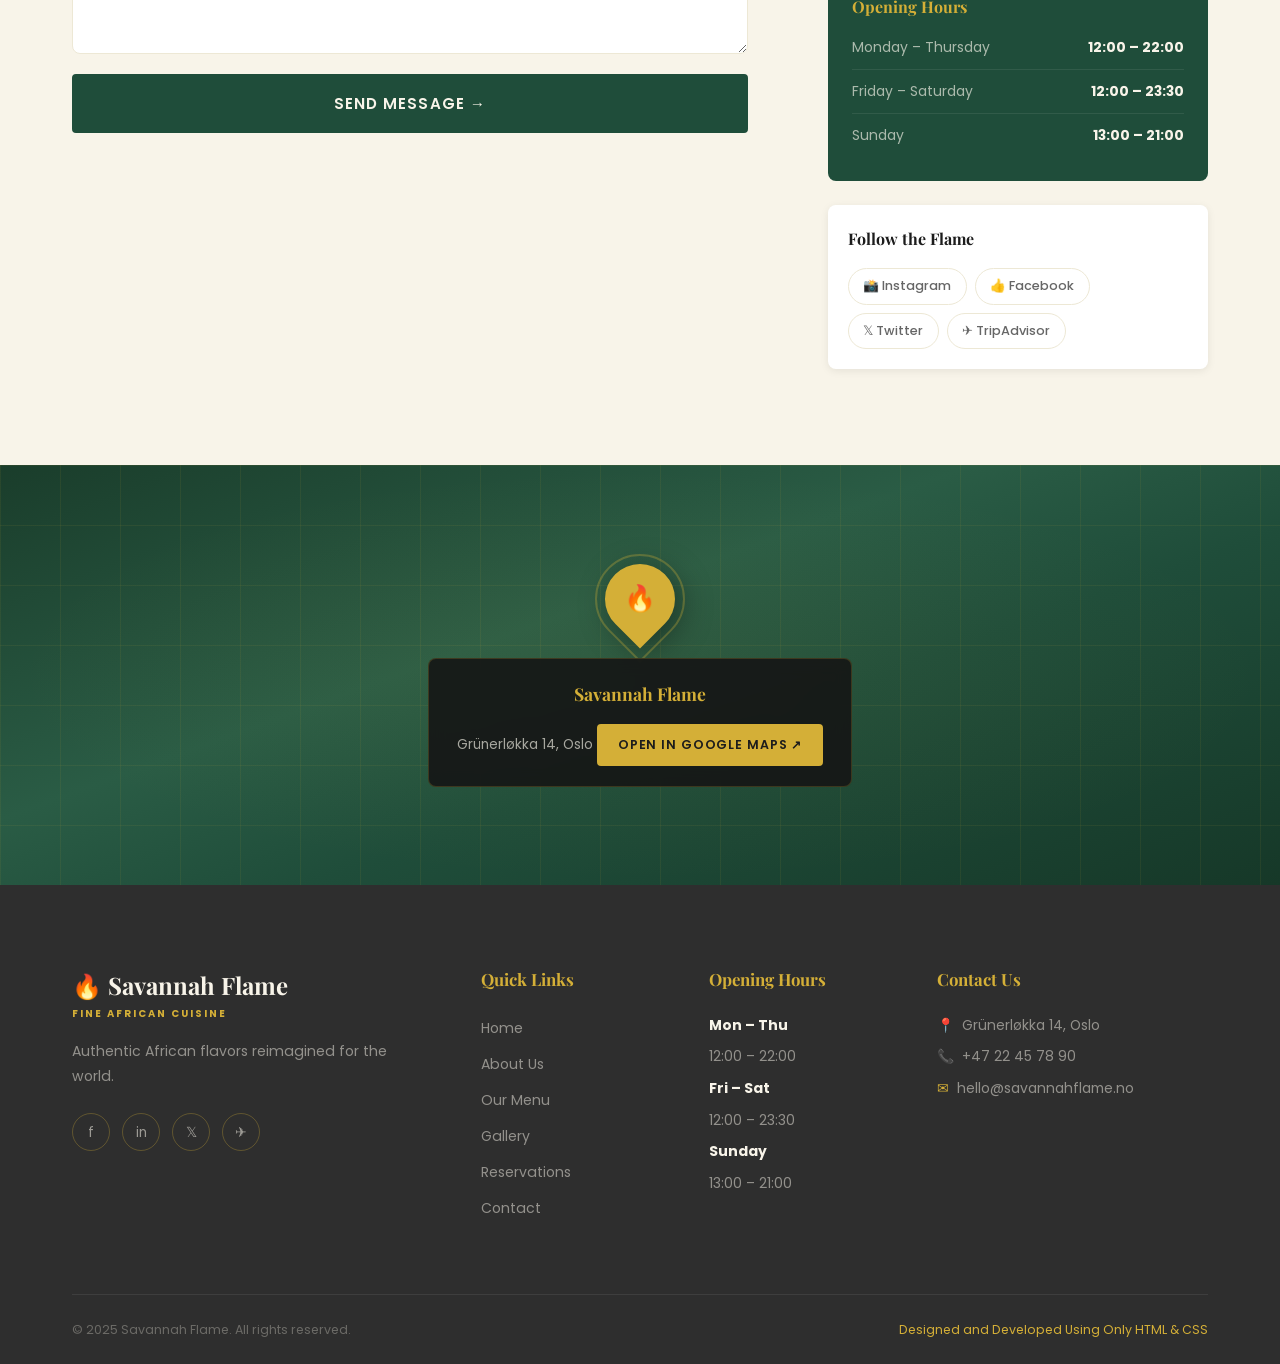
==== commit 84a0cd28: "Update contact form action URL to use Formspree for message submissions" ====
--- a/contact.html
+++ b/contact.html
@@ -47,7 +47,7 @@
           <p class="section-label">Send a Message</p>
           <h2 class="section-title">How Can We <span>Help?</span></h2>
           <div class="ornament"><span>✦</span></div>
-          <form class="contact-form" action="#" method="post" novalidate aria-label="Contact form">
+          <form class="contact-form" action="https://formspree.io/f/xvkapbpr" method="POST" novalidate aria-label="Contact form">
             <div class="form-row">
               <div class="form-group">
                 <label for="c-name">Full Name <span class="required">*</span></label>
--- a/css/main.css
+++ b/css/main.css
@@ -275,9 +275,13 @@
     transform: translateY(-110%);
     transition: transform var(--transition);
     border-bottom: 2px solid var(--gold);
+    visibility: hidden;
+    opacity: 0;
   }
   #nav-toggle:checked ~ .nav-wrapper .nav-links {
     transform: translateY(0);
+    visibility: visible;
+    opacity: 1;
   }
   #nav-toggle:checked ~ .nav-wrapper .nav-hamburger span:nth-child(1) {
     transform: translateY(7px) rotate(45deg);
@@ -301,6 +305,7 @@
     border-bottom: none !important;
   }
 }
+
 
 /* ════════════════════════════════════════════════════════════
    FOOTER
@@ -386,7 +391,32 @@
 .footer-bottom .craft { color: var(--gold); }
 
 @media (max-width: 900px) { .footer-grid { grid-template-columns: 1fr 1fr; } }
-@media (max-width: 600px) { .footer-grid { grid-template-columns: 1fr; gap: 2rem; } .footer-bottom { flex-direction: column; text-align: center; } }
+@media (max-width: 700px) {
+  .nav-inner { padding: 0 1rem; }
+  .logo-text-wrap { font-size: 1.1rem; }
+  .logo-text-wrap small { font-size: 0.5rem; }
+  .footer-grid { grid-template-columns: 1fr; gap: 2rem; }
+  .footer-bottom { flex-direction: column; text-align: center; gap: 0.5rem; }
+  .footer-logo-name { font-size: 1.3rem; }
+  .footer-col h4 { font-size: 0.95rem; margin-bottom: 1rem; }
+  .footer-links a, .footer-info p { font-size: 0.8rem; }
+}
+@media (max-width: 480px) {
+  .nav-inner { padding: 0 1rem; height: 70px; }
+  .nav-wrapper { height: 70px; --nav-h: 70px; }
+  .logo-icon { width: 32px; height: 32px; font-size: 1rem; }
+  .logo-text-wrap { font-size: 0.95rem; }
+  .logo-text-wrap small { font-size: 0.45rem; }
+  .nav-hamburger { gap: 4px; padding: 6px; }
+  .nav-hamburger span { width: 20px; height: 2px; }
+  .footer-brand p { font-size: 0.75rem; }
+  .footer-social a { width: 32px; height: 32px; font-size: 0.75rem; }
+  .footer-logo-name { font-size: 1.1rem; }
+  .footer-logo-name small { font-size: 0.5rem; }
+  .footer-col h4 { font-size: 0.85rem; margin-bottom: 0.8rem; }
+  .footer-links a, .footer-info p { font-size: 0.7rem; margin-bottom: 0.35rem; }
+  .footer-bottom p { font-size: 0.65rem; }
+}
 
 /* ─── Page offset for fixed nav ─────────────────────────────── */
 main { padding-top: var(--nav-h); }
--- a/css/contact.css
+++ b/css/contact.css
@@ -1,6 +1,6 @@
 /* Contact Page */
 .contact-hero { background: url('https://images.unsplash.com/photo-1529543544282-ea669407fca3?w=1400&q=80&auto=format&fit=crop') center/cover no-repeat; }
-.page-hero { height: 55vh; min-height: 400px; position: relative; display: flex; align-items: center; overflow: hidden; }
+.page-hero { height: 100vh; min-height: 400px; position: relative; display: flex; align-items: center; overflow: hidden; }
 .page-hero-overlay { position: absolute; inset: 0; background: linear-gradient(135deg, rgba(22,22,22,0.88), rgba(31,77,58,0.5)); }
 .page-hero-content { position: relative; z-index: 1; animation: fadeUp 1s ease both 0.2s; }
 .page-hero-title { font-family: var(--font-heading); font-size: clamp(2.5rem,5vw,4.5rem); font-weight: 900; color: var(--ivory); line-height: 1.1; margin: 0.75rem 0 1rem; }
@@ -124,7 +124,77 @@
 .map-label span { font-size: 0.85rem; color: rgba(248,244,233,0.65); }
 
 @media (max-width: 1000px) {
-  .contact-grid { grid-template-columns: 1fr; gap: 3rem; }
+  .page-hero-title { font-size: clamp(2rem, 5vw, 3.5rem); }
+  .page-hero-sub { font-size: 1rem; }
+  .contact-grid { grid-template-columns: 1fr; gap: 2.5rem; }
   .contact-info { position: static; }
   .form-row { grid-template-columns: 1fr; }
 }
+@media (max-width: 700px) {
+  .page-hero { min-height: 350px; }
+  .page-hero-title { font-size: clamp(1.8rem, 5vw, 3rem); margin: 0.5rem 0 0.75rem; }
+  .page-hero-sub { font-size: 0.95rem; }
+  .contact-grid { gap: 2rem; }
+  .contact-form { gap: 1rem; margin-top: 1.5rem; }
+  .form-row { gap: 1rem; }
+  .form-group { gap: 0.35rem; }
+  .form-group label { font-size: 0.75rem; }
+  .form-group input, .form-group select, .form-group textarea { padding: 0.65rem 0.85rem; font-size: 0.9rem; }
+  .form-group textarea { min-height: 120px; }
+  .contact-submit { padding: 0.9rem 2rem; font-size: 0.85rem; }
+  .contact-info { gap: 1.25rem; }
+  .contact-info-block { padding: 1rem; gap: 0.75rem; }
+  .ci-icon { font-size: 1.3rem; }
+  .contact-info-block h3 { font-size: 0.9rem; }
+  .contact-info-block p { font-size: 0.8rem; }
+  .contact-hours { padding: 1.25rem; }
+  .contact-hours h3 { font-size: 0.9rem; margin-bottom: 0.75rem; }
+  .ch-row { font-size: 0.8rem; padding-bottom: 0.5rem; margin-bottom: 0.5rem; }
+  .contact-social { padding: 1rem; }
+  .contact-social h3 { font-size: 0.9rem; margin-bottom: 0.75rem; }
+  .social-links { gap: 0.35rem; }
+  .social-pill { padding: 0.35rem 0.75rem; font-size: 0.75rem; }
+  .map-section { height: 350px; }
+  .map-pin { width: 60px; height: 60px; }
+  .map-pin span { font-size: 1.4rem; }
+  .map-label { padding: 1rem 1.5rem; }
+  .map-label strong { font-size: 1rem; margin-bottom: 0.2rem; }
+  .map-label span { font-size: 0.8rem; }
+}
+@media (max-width: 480px) {
+  .page-hero { min-height: 300px; }
+  .page-hero-content { animation: none; }
+  .page-hero-title { font-size: 1.5rem; margin: 0.4rem 0 0.5rem; }
+  .page-hero-sub { font-size: 0.8rem; }
+  .contact-section { padding: 0 1rem; }
+  .contact-grid { gap: 1.5rem; }
+  .contact-form { gap: 0.9rem; margin-top: 1.25rem; }
+  .form-row { gap: 0.9rem; }
+  .form-group { gap: 0.3rem; }
+  .form-group label { font-size: 0.7rem; }
+  .form-group input, .form-group select, .form-group textarea { padding: 0.6rem 0.75rem; font-size: 0.85rem; border-width: 1px; }
+  .form-group textarea { min-height: 100px; }
+  .contact-submit { padding: 0.8rem 1.5rem; font-size: 0.8rem; }
+  .contact-info { gap: 1rem; }
+  .contact-info-block { padding: 0.85rem; gap: 0.6rem; border-left-width: 2px; border-radius: var(--radius-sm); }
+  .ci-icon { font-size: 1.1rem; margin-top: 1px; }
+  .contact-info-block h3 { font-size: 0.85rem; }
+  .contact-info-block p { font-size: 0.75rem; line-height: 1.5; }
+  .ci-link { font-size: 0.95rem; }
+  .contact-hours { padding: 1rem; border-radius: var(--radius-sm); }
+  .contact-hours h3 { font-size: 0.85rem; margin-bottom: 0.6rem; }
+  .ch-row { font-size: 0.75rem; padding-bottom: 0.4rem; margin-bottom: 0.4rem; }
+  .ch-row strong { font-size: 0.75rem; }
+  .contact-social { padding: 0.85rem; border-radius: var(--radius-sm); }
+  .contact-social h3 { font-size: 0.85rem; margin-bottom: 0.6rem; }
+  .social-links { gap: 0.3rem; }
+  .social-pill { padding: 0.3rem 0.6rem; font-size: 0.7rem; }
+  .map-section { height: 280px; }
+  .map-pin-wrap { gap: 1rem; }
+  .map-pin { width: 50px; height: 50px; }
+  .map-pin span { font-size: 1.2rem; }
+  .map-pin-ring { inset: -8px; border-width: 1.5px; }
+  .map-label { padding: 0.85rem 1.25rem; border-radius: var(--radius-sm); }
+  .map-label strong { font-size: 0.9rem; margin-bottom: 0.15rem; }
+  .map-label span { font-size: 0.75rem; }
+}
